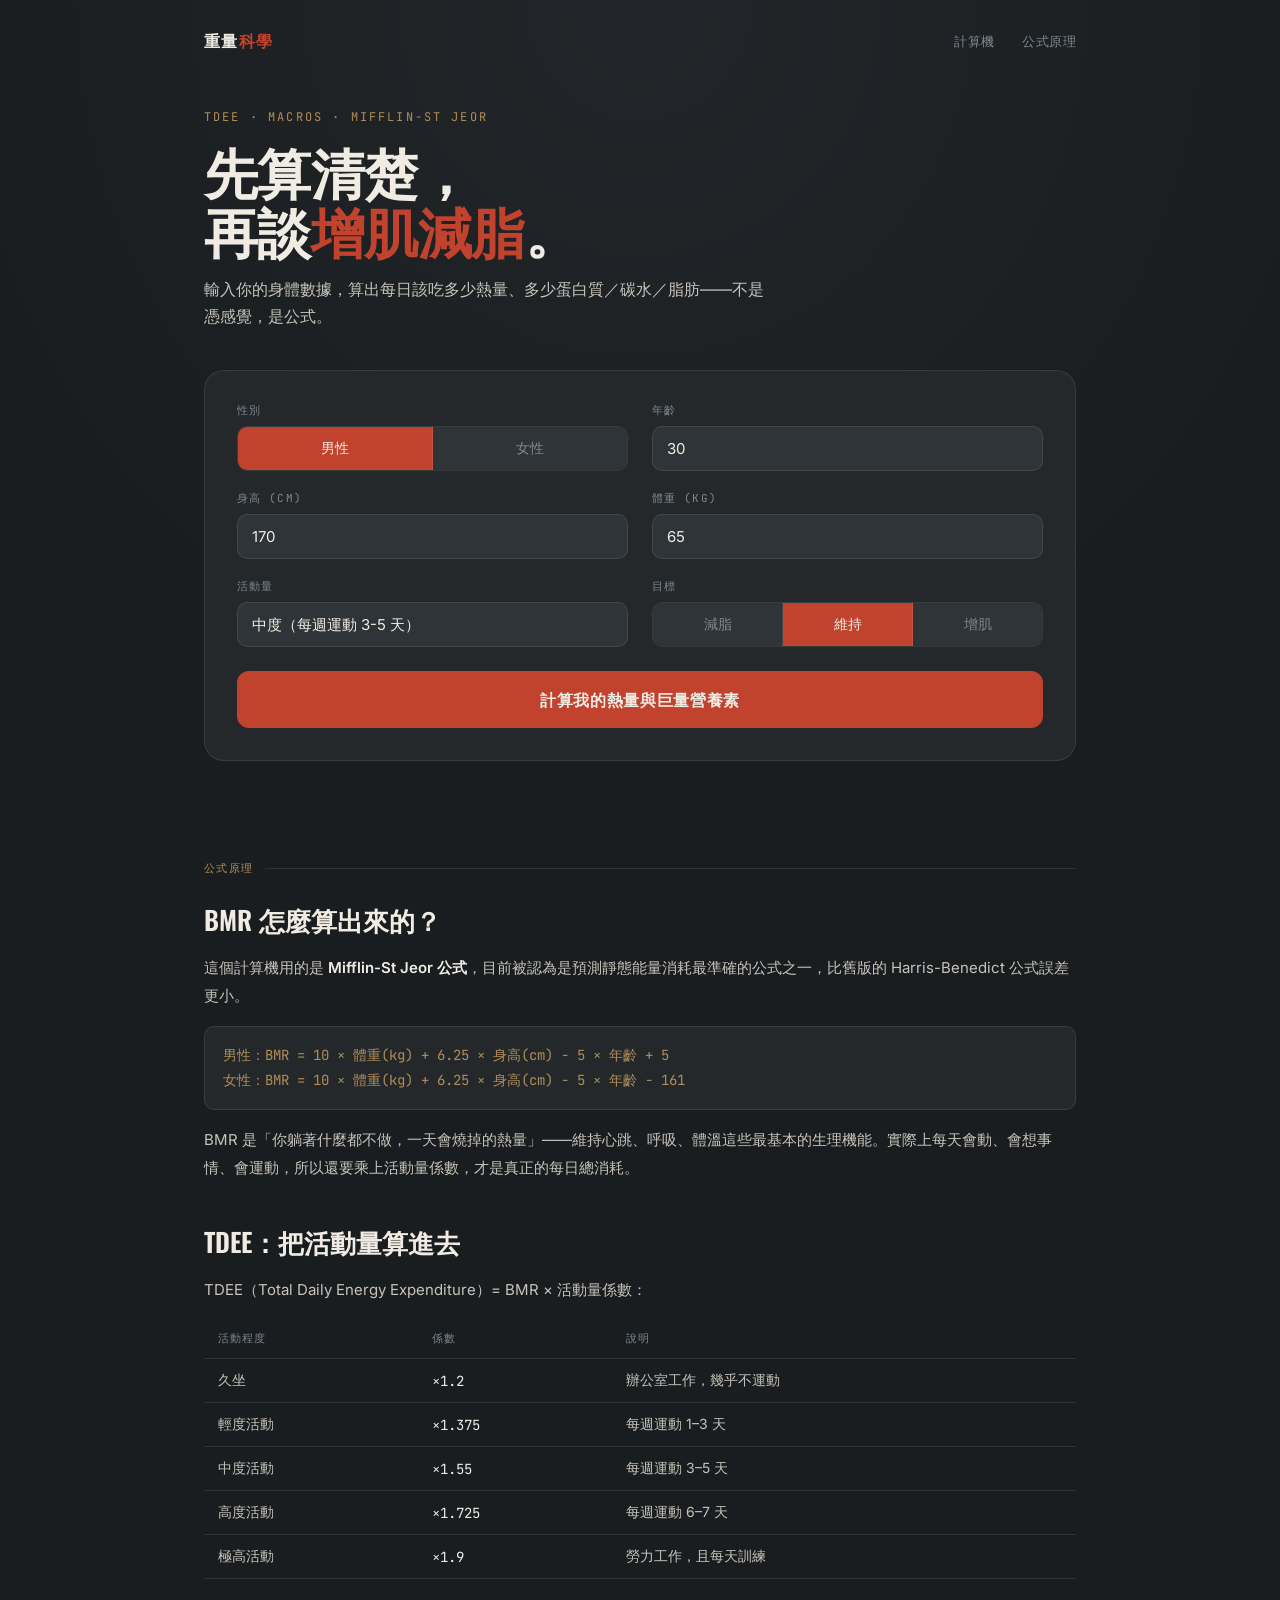
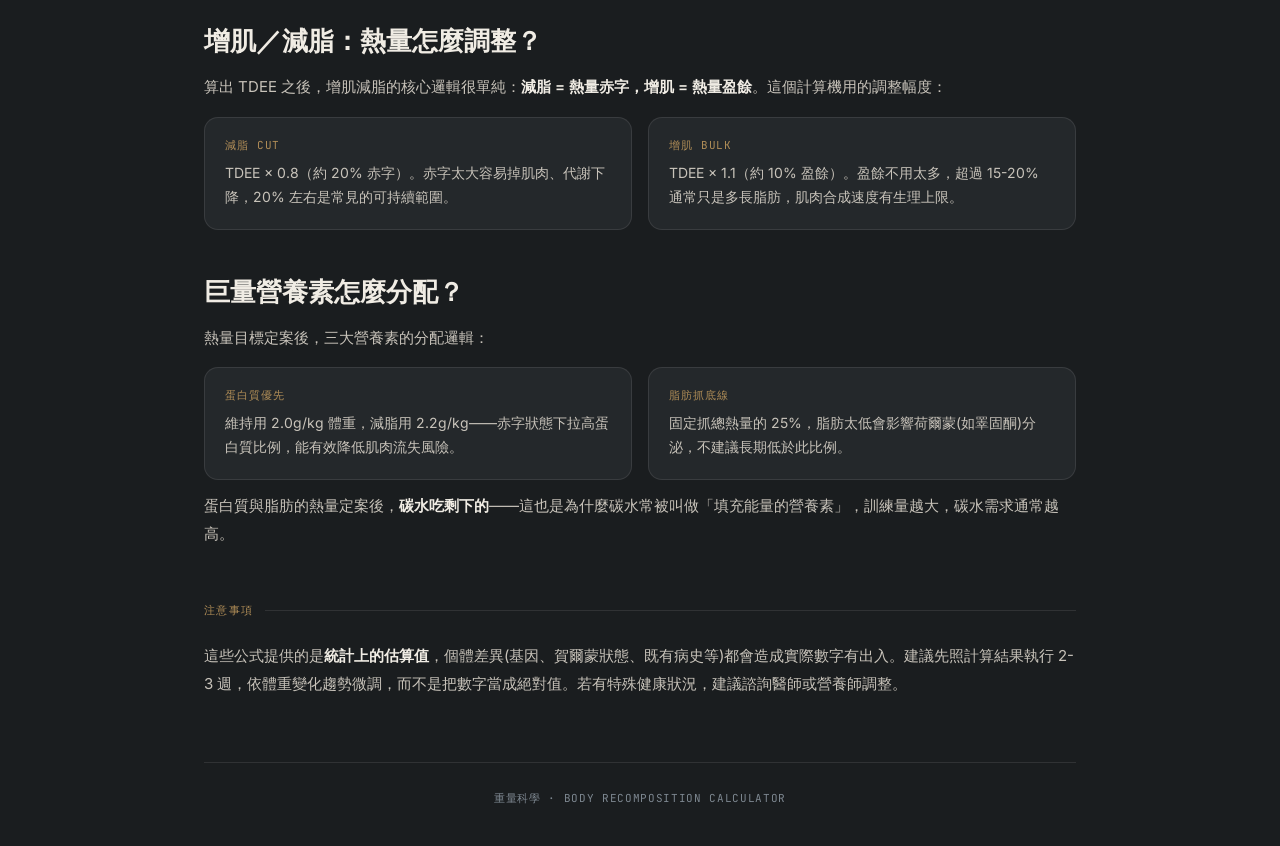
==== index.html @ c77f2106 "Rename 重量科學-增肌減脂計算機.html to index.html" ====
<!DOCTYPE html>
<html lang="zh-Hant">
<head>
<meta charset="UTF-8">
<meta name="viewport" content="width=device-width, initial-scale=1.0">
<title>重量科學 — 增肌減脂熱量與巨量營養素計算</title>
<style>
  @import url('https://fonts.googleapis.com/css2?family=Oswald:wght@500;600;700&family=Inter:wght@400;500;600;700&family=JetBrains+Mono:wght@500;700&display=swap');

  :root{
    --graphite:  #1a1d1f;
    --steel:     #24282b;
    --steel-2:   #2f3438;
    --chalk:     #f0ece4;
    --chalk-dim: #c8c3ba;
    --plate-red: #c1432e;
    --plate-red-dim: #8f3122;
    --brass:     #b08d57;
    --mist:      #7d8790;
    --line:      rgba(240,236,228,0.10);

    --protein:   #c1432e;
    --carb:      #b08d57;
    --fat:       #6b8f8a;
  }

  *{ box-sizing:border-box; }
  html{ scroll-behavior:smooth; }

  body{
    margin:0;
    background:
      radial-gradient(ellipse 90% 50% at 50% 0%, #22262a 0%, var(--graphite) 60%);
    color:var(--chalk);
    font-family:'Inter', sans-serif;
    -webkit-font-smoothing:antialiased;
  }

  .shell{ max-width:920px; margin:0 auto; padding:0 24px; }

  /* ================= HEADER ================= */
  header.top{
    padding:28px 0 0;
    display:flex; justify-content:space-between; align-items:center;
  }
  .brand{
    font-family:'Oswald', sans-serif; font-weight:700; font-size:16px;
    letter-spacing:0.08em; color:var(--chalk); text-transform:uppercase;
  }
  .brand span{ color:var(--plate-red); }
  nav.top a{
    color:var(--mist); text-decoration:none; font-size:13px; margin-left:24px;
    letter-spacing:0.03em;
  }
  nav.top a:hover{ color:var(--chalk); }

  /* ================= HERO ================= */
  .hero{ padding:56px 0 20px; text-align:left; }
  .eyebrow{
    font-family:'JetBrains Mono', monospace; font-size:12px; letter-spacing:0.18em;
    color:var(--brass); text-transform:uppercase; margin-bottom:16px;
  }
  h1.title{
    font-family:'Oswald', sans-serif; font-weight:600;
    font-size:clamp(34px, 6vw, 54px); line-height:1.1; margin:0 0 16px;
    color:var(--chalk); letter-spacing:-0.01em;
  }
  h1.title em{ font-style:normal; color:var(--plate-red); }
  .lede{ font-size:16px; line-height:1.7; color:var(--chalk-dim); max-width:560px; margin:0 0 40px; }

  /* ================= CALCULATOR CARD ================= */
  .calc{
    background:var(--steel); border:1px solid var(--line); border-radius:20px;
    padding:32px; margin-bottom:24px;
  }
  .calc-grid{
    display:grid; grid-template-columns:1fr 1fr; gap:20px 24px;
  }
  @media (max-width:560px){ .calc-grid{ grid-template-columns:1fr; } }

  .field label{
    display:block; font-family:'JetBrains Mono', monospace; font-size:11px;
    letter-spacing:0.1em; text-transform:uppercase; color:var(--mist); margin-bottom:8px;
  }
  .field select, .field input{
    width:100%; background:var(--steel-2); border:1px solid var(--line);
    color:var(--chalk); font-family:'Inter', sans-serif; font-size:15px;
    padding:12px 14px; border-radius:10px; appearance:none;
  }
  .field select:focus, .field input:focus{
    outline:none; border-color:var(--plate-red);
  }
  .seg{ display:flex; border:1px solid var(--line); border-radius:10px; overflow:hidden; }
  .seg button{
    flex:1; background:var(--steel-2); color:var(--mist); border:none;
    font-family:'Inter', sans-serif; font-size:14px; padding:12px 8px; cursor:pointer;
    border-right:1px solid var(--line); transition:background 0.15s, color 0.15s;
  }
  .seg button:last-child{ border-right:none; }
  .seg button.active{ background:var(--plate-red); color:var(--chalk); }

  .calc-btn{
    margin-top:24px; width:100%; padding:16px; border:none; border-radius:12px;
    background:var(--plate-red); color:var(--chalk);
    font-family:'Oswald', sans-serif; font-weight:600; font-size:16px;
    letter-spacing:0.04em; cursor:pointer; transition:background 0.15s;
  }
  .calc-btn:hover{ background:var(--plate-red-dim); }

  /* ================= RESULTS ================= */
  .results{
    background:var(--steel); border:1px solid var(--line); border-radius:20px;
    padding:32px; margin-bottom:48px; display:none;
  }
  .results.show{ display:block; }

  .stat-row{ display:flex; justify-content:space-between; align-items:baseline; margin-bottom:24px; flex-wrap:wrap; gap:12px; }
  .stat{ }
  .stat .num{ font-family:'JetBrains Mono', monospace; font-weight:700; font-size:30px; color:var(--chalk); }
  .stat .num small{ font-size:14px; color:var(--mist); font-weight:500; margin-left:4px; }
  .stat .cap{ font-family:'JetBrains Mono', monospace; font-size:11px; letter-spacing:0.1em; text-transform:uppercase; color:var(--mist); margin-top:4px; }

  /* barbell plate visualizer */
  .bar-wrap{ margin:32px 0 8px; }
  .bar-label{ font-family:'JetBrains Mono', monospace; font-size:11px; letter-spacing:0.1em; text-transform:uppercase; color:var(--mist); margin-bottom:18px; }
  .barbell{
    display:flex; align-items:center; justify-content:center; gap:0;
    height:180px; position:relative;
  }
  .bar-line{
    position:absolute; left:0; right:0; height:8px; background:linear-gradient(180deg, #444a4f, #2a2e31);
    border-radius:4px; top:50%; transform:translateY(-50%); z-index:0;
  }
  .plates{ display:flex; align-items:center; gap:14px; position:relative; z-index:1; }
  .plate{
    border-radius:50%; display:flex; align-items:center; justify-content:center;
    position:relative; border:6px solid rgba(0,0,0,0.18);
    transition:width 0.5s cubic-bezier(.2,.8,.2,1), height 0.5s cubic-bezier(.2,.8,.2,1);
    flex:none;
  }
  .plate::after{
    content:''; width:22%; height:22%; border-radius:50%; background:var(--graphite);
  }
  .plate.protein{ background:var(--protein); }
  .plate.carb{ background:var(--carb); }
  .plate.fat{ background:var(--fat); }

  .macro-legend{
    display:grid; grid-template-columns:repeat(3,1fr); gap:16px; margin-top:28px;
  }
  @media (max-width:560px){ .macro-legend{ grid-template-columns:1fr; } }
  .macro-item{ text-align:center; padding:14px 8px; border-radius:12px; background:var(--steel-2); }
  .macro-item .dot{ width:10px; height:10px; border-radius:50%; display:inline-block; margin-right:6px; }
  .macro-item .name{ font-size:13px; color:var(--chalk-dim); }
  .macro-item .grams{ font-family:'JetBrains Mono', monospace; font-weight:700; font-size:20px; color:var(--chalk); margin-top:6px; }
  .macro-item .kcal{ font-size:12px; color:var(--mist); margin-top:2px; }

  .goal-note{
    margin-top:24px; padding:14px 16px; border-radius:12px; font-size:13px; line-height:1.7;
    background:rgba(176,141,87,0.08); border:1px solid rgba(176,141,87,0.25); color:var(--chalk-dim);
  }

  /* ================= ARTICLE ================= */
  .section-label{
    display:flex; align-items:center; gap:12px; margin:56px 0 24px;
  }
  .section-label .tag{
    font-family:'JetBrains Mono', monospace; font-size:11px; letter-spacing:0.12em;
    color:var(--brass); text-transform:uppercase; white-space:nowrap;
  }
  .section-label::after{ content:''; flex:1; height:1px; background:var(--line); }

  h2.h{
    font-family:'Oswald', sans-serif; font-weight:600; font-size:26px;
    color:var(--chalk); margin:0 0 14px;
  }
  p.body-text{ font-size:15px; line-height:1.85; color:var(--chalk-dim); margin:0 0 16px; }
  p.body-text strong{ color:var(--chalk); font-weight:600; }
  code.formula{
    display:block; font-family:'JetBrains Mono', monospace; font-size:14px;
    background:var(--steel); border:1px solid var(--line); border-radius:10px;
    padding:16px 18px; color:var(--brass); margin:16px 0; line-height:1.8;
  }

  table.ref{
    width:100%; border-collapse:collapse; margin:16px 0 28px; font-size:14px;
  }
  table.ref th, table.ref td{
    text-align:left; padding:12px 14px; border-bottom:1px solid var(--line);
  }
  table.ref th{
    font-family:'JetBrains Mono', monospace; font-size:11px; letter-spacing:0.08em;
    text-transform:uppercase; color:var(--mist); font-weight:500;
  }
  table.ref td{ color:var(--chalk-dim); }
  table.ref td.num{ font-family:'JetBrains Mono', monospace; color:var(--chalk); }

  .card-row{ display:grid; grid-template-columns:1fr 1fr; gap:16px; margin-bottom:12px; }
  @media (max-width:560px){ .card-row{ grid-template-columns:1fr; } }
  .info-card{
    background:var(--steel); border:1px solid var(--line); border-radius:14px; padding:20px;
  }
  .info-card .k{ font-family:'JetBrains Mono', monospace; font-size:11px; letter-spacing:0.08em; text-transform:uppercase; color:var(--brass); margin-bottom:8px; }
  .info-card p{ font-size:14px; line-height:1.7; color:var(--chalk-dim); margin:0; }

  footer{
    margin-top:64px; padding:28px 0 40px; border-top:1px solid var(--line);
    text-align:center; font-family:'JetBrains Mono', monospace; font-size:11px;
    color:var(--mist); letter-spacing:0.06em;
  }
</style>
</head>
<body>

<div class="shell">

  <header class="top">
    <div class="brand">重量<span>科學</span></div>
    <nav class="top">
      <a href="#calc">計算機</a>
      <a href="#knowledge">公式原理</a>
    </nav>
  </header>

  <section class="hero" id="calc">
    <div class="eyebrow">TDEE · MACROS · MIFFLIN-ST JEOR</div>
    <h1 class="title">先算清楚，<br>再談<em>增肌減脂</em>。</h1>
    <p class="lede">輸入你的身體數據，算出每日該吃多少熱量、多少蛋白質／碳水／脂肪——不是憑感覺，是公式。</p>

    <div class="calc">
      <div class="calc-grid">
        <div class="field">
          <label>性別</label>
          <div class="seg" id="genderSeg">
            <button class="active" data-val="male">男性</button>
            <button data-val="female">女性</button>
          </div>
        </div>
        <div class="field">
          <label>年齡</label>
          <input type="number" id="age" value="30" min="15" max="90">
        </div>
        <div class="field">
          <label>身高 (cm)</label>
          <input type="number" id="height" value="170" min="120" max="220">
        </div>
        <div class="field">
          <label>體重 (kg)</label>
          <input type="number" id="weight" value="65" min="30" max="200" step="0.1">
        </div>
        <div class="field">
          <label>活動量</label>
          <select id="activity">
            <option value="1.2">久坐（幾乎不運動）</option>
            <option value="1.375">輕度（每週運動 1-3 天）</option>
            <option value="1.55" selected>中度（每週運動 3-5 天）</option>
            <option value="1.725">高度（每週運動 6-7 天）</option>
            <option value="1.9">極高（勞力工作 + 每天訓練）</option>
          </select>
        </div>
        <div class="field">
          <label>目標</label>
          <div class="seg" id="goalSeg">
            <button data-val="cut">減脂</button>
            <button class="active" data-val="maintain">維持</button>
            <button data-val="bulk">增肌</button>
          </div>
        </div>
      </div>
      <button class="calc-btn" id="calcBtn">計算我的熱量與巨量營養素</button>
    </div>

    <div class="results" id="results">
      <div class="stat-row">
        <div class="stat">
          <div class="num" id="bmrOut">--<small>kcal</small></div>
          <div class="cap">基礎代謝率 BMR</div>
        </div>
        <div class="stat">
          <div class="num" id="tdeeOut">--<small>kcal</small></div>
          <div class="cap">每日總消耗 TDEE</div>
        </div>
        <div class="stat">
          <div class="num" id="targetOut">--<small>kcal</small></div>
          <div class="cap">目標攝取熱量</div>
        </div>
      </div>

      <div class="bar-wrap">
        <div class="bar-label">巨量營養素負重分配（依熱量佔比）</div>
        <div class="barbell">
          <div class="bar-line"></div>
          <div class="plates">
            <div class="plate protein" id="plateProtein"></div>
            <div class="plate carb" id="plateCarb"></div>
            <div class="plate fat" id="plateFat"></div>
          </div>
        </div>
      </div>

      <div class="macro-legend">
        <div class="macro-item">
          <div><span class="dot" style="background:var(--protein)"></span><span class="name">蛋白質</span></div>
          <div class="grams" id="proteinG">--g</div>
          <div class="kcal" id="proteinK">-- kcal</div>
        </div>
        <div class="macro-item">
          <div><span class="dot" style="background:var(--carb)"></span><span class="name">碳水化合物</span></div>
          <div class="grams" id="carbG">--g</div>
          <div class="kcal" id="carbK">-- kcal</div>
        </div>
        <div class="macro-item">
          <div><span class="dot" style="background:var(--fat)"></span><span class="name">脂肪</span></div>
          <div class="grams" id="fatG">--g</div>
          <div class="kcal" id="fatK">-- kcal</div>
        </div>
      </div>

      <div class="goal-note" id="goalNote"></div>
    </div>
  </section>

  <section id="knowledge">
    <div class="section-label"><div class="tag">公式原理</div></div>
    <h2 class="h">BMR 怎麼算出來的？</h2>
    <p class="body-text">
      這個計算機用的是 <strong>Mifflin-St Jeor 公式</strong>，目前被認為是預測靜態能量消耗最準確的公式之一，比舊版的 Harris-Benedict 公式誤差更小。
    </p>
    <code class="formula">
      男性：BMR = 10 × 體重(kg) + 6.25 × 身高(cm) − 5 × 年齡 + 5<br>
      女性：BMR = 10 × 體重(kg) + 6.25 × 身高(cm) − 5 × 年齡 − 161
    </code>
    <p class="body-text">
      BMR 是「你躺著什麼都不做，一天會燒掉的熱量」——維持心跳、呼吸、體溫這些最基本的生理機能。實際上每天會動、會想事情、會運動，所以還要乘上活動量係數，才是真正的每日總消耗。
    </p>

    <h2 class="h" style="margin-top:40px;">TDEE：把活動量算進去</h2>
    <p class="body-text">TDEE（Total Daily Energy Expenditure）= BMR × 活動量係數：</p>
    <table class="ref">
      <tr><th>活動程度</th><th>係數</th><th>說明</th></tr>
      <tr><td>久坐</td><td class="num">×1.2</td><td>辦公室工作，幾乎不運動</td></tr>
      <tr><td>輕度活動</td><td class="num">×1.375</td><td>每週運動 1–3 天</td></tr>
      <tr><td>中度活動</td><td class="num">×1.55</td><td>每週運動 3–5 天</td></tr>
      <tr><td>高度活動</td><td class="num">×1.725</td><td>每週運動 6–7 天</td></tr>
      <tr><td>極高活動</td><td class="num">×1.9</td><td>勞力工作，且每天訓練</td></tr>
    </table>

    <h2 class="h" style="margin-top:40px;">增肌／減脂：熱量怎麼調整？</h2>
    <p class="body-text">
      算出 TDEE 之後，增肌減脂的核心邏輯很單純：<strong>減脂 = 熱量赤字，增肌 = 熱量盈餘</strong>。這個計算機用的調整幅度：
    </p>
    <div class="card-row">
      <div class="info-card">
        <div class="k">減脂 Cut</div>
        <p>TDEE × 0.8（約 20% 赤字）。赤字太大容易掉肌肉、代謝下降，20% 左右是常見的可持續範圍。</p>
      </div>
      <div class="info-card">
        <div class="k">增肌 Bulk</div>
        <p>TDEE × 1.1（約 10% 盈餘）。盈餘不用太多，超過 15-20% 通常只是多長脂肪，肌肉合成速度有生理上限。</p>
      </div>
    </div>

    <h2 class="h" style="margin-top:40px;">巨量營養素怎麼分配？</h2>
    <p class="body-text">熱量目標定案後，三大營養素的分配邏輯：</p>
    <div class="card-row">
      <div class="info-card">
        <div class="k">蛋白質優先</div>
        <p>維持用 2.0g/kg 體重，減脂用 2.2g/kg——赤字狀態下拉高蛋白質比例，能有效降低肌肉流失風險。</p>
      </div>
      <div class="info-card">
        <div class="k">脂肪抓底線</div>
        <p>固定抓總熱量的 25%，脂肪太低會影響荷爾蒙(如睪固酮)分泌，不建議長期低於此比例。</p>
      </div>
    </div>
    <p class="body-text">
      蛋白質與脂肪的熱量定案後，<strong>碳水吃剩下的</strong>——這也是為什麼碳水常被叫做「填充能量的營養素」，訓練量越大，碳水需求通常越高。
    </p>

    <div class="section-label"><div class="tag">注意事項</div></div>
    <p class="body-text">
      這些公式提供的是<strong>統計上的估算值</strong>，個體差異(基因、賀爾蒙狀態、既有病史等)都會造成實際數字有出入。建議先照計算結果執行 2-3 週，依體重變化趨勢微調，而不是把數字當成絕對值。若有特殊健康狀況，建議諮詢醫師或營養師調整。
    </p>
  </section>

  <footer>重量科學 · BODY RECOMPOSITION CALCULATOR</footer>

</div>

<script>
  const genderSeg = document.getElementById('genderSeg');
  const goalSeg = document.getElementById('goalSeg');
  let gender = 'male';
  let goal = 'maintain';

  genderSeg.querySelectorAll('button').forEach(btn=>{
    btn.addEventListener('click', ()=>{
      genderSeg.querySelectorAll('button').forEach(b=>b.classList.remove('active'));
      btn.classList.add('active');
      gender = btn.dataset.val;
    });
  });

  goalSeg.querySelectorAll('button').forEach(btn=>{
    btn.addEventListener('click', ()=>{
      goalSeg.querySelectorAll('button').forEach(b=>b.classList.remove('active'));
      btn.classList.add('active');
      goal = btn.dataset.val;
    });
  });

  const goalNotes = {
    cut: '目標熱量 = TDEE × 0.8（約 20% 赤字），蛋白質提高至 2.2g/kg 以降低減脂過程中的肌肉流失。',
    maintain: '目標熱量 = TDEE，用於維持目前體重與身體組成。',
    bulk: '目標熱量 = TDEE × 1.1（約 10% 盈餘），控制盈餘幅度以減少脂肪堆積。'
  };

  document.getElementById('calcBtn').addEventListener('click', ()=>{
    const age = parseFloat(document.getElementById('age').value);
    const height = parseFloat(document.getElementById('height').value);
    const weight = parseFloat(document.getElementById('weight').value);
    const activity = parseFloat(document.getElementById('activity').value);

    if(!age || !height || !weight){ return; }

    let bmr = gender === 'male'
      ? 10*weight + 6.25*height - 5*age + 5
      : 10*weight + 6.25*height - 5*age - 161;

    let tdee = bmr * activity;

    let target;
    if(goal === 'cut') target = tdee * 0.8;
    else if(goal === 'bulk') target = tdee * 1.1;
    else target = tdee;

    const proteinPerKg = goal === 'cut' ? 2.2 : 2.0;
    const proteinG = weight * proteinPerKg;
    const proteinK = proteinG * 4;

    const fatK = target * 0.25;
    const fatG = fatK / 9;

    const carbK = Math.max(target - proteinK - fatK, 0);
    const carbG = carbK / 4;

    document.getElementById('bmrOut').innerHTML = Math.round(bmr) + '<small>kcal</small>';
    document.getElementById('tdeeOut').innerHTML = Math.round(tdee) + '<small>kcal</small>';
    document.getElementById('targetOut').innerHTML = Math.round(target) + '<small>kcal</small>';

    document.getElementById('proteinG').textContent = Math.round(proteinG) + 'g';
    document.getElementById('proteinK').textContent = Math.round(proteinK) + ' kcal';
    document.getElementById('carbG').textContent = Math.round(carbG) + 'g';
    document.getElementById('carbK').textContent = Math.round(carbK) + ' kcal';
    document.getElementById('fatG').textContent = Math.round(fatG) + 'g';
    document.getElementById('fatK').textContent = Math.round(fatK) + ' kcal';

    // plate sizing: area proportional to kcal share, clamp between 60-150px
    const shares = [
      {el: document.getElementById('plateProtein'), kcal: proteinK},
      {el: document.getElementById('plateCarb'), kcal: carbK},
      {el: document.getElementById('plateFat'), kcal: fatK}
    ];
    shares.forEach(s=>{
      const pct = s.kcal / target;
      const size = Math.round(60 + Math.sqrt(Math.max(pct,0.02)) * 130);
      s.el.style.width = size + 'px';
      s.el.style.height = size + 'px';
    });

    document.getElementById('goalNote').textContent = goalNotes[goal];
    document.getElementById('results').classList.add('show');
    document.getElementById('results').scrollIntoView({behavior:'smooth', block:'nearest'});
  });
</script>

</body>
</html>
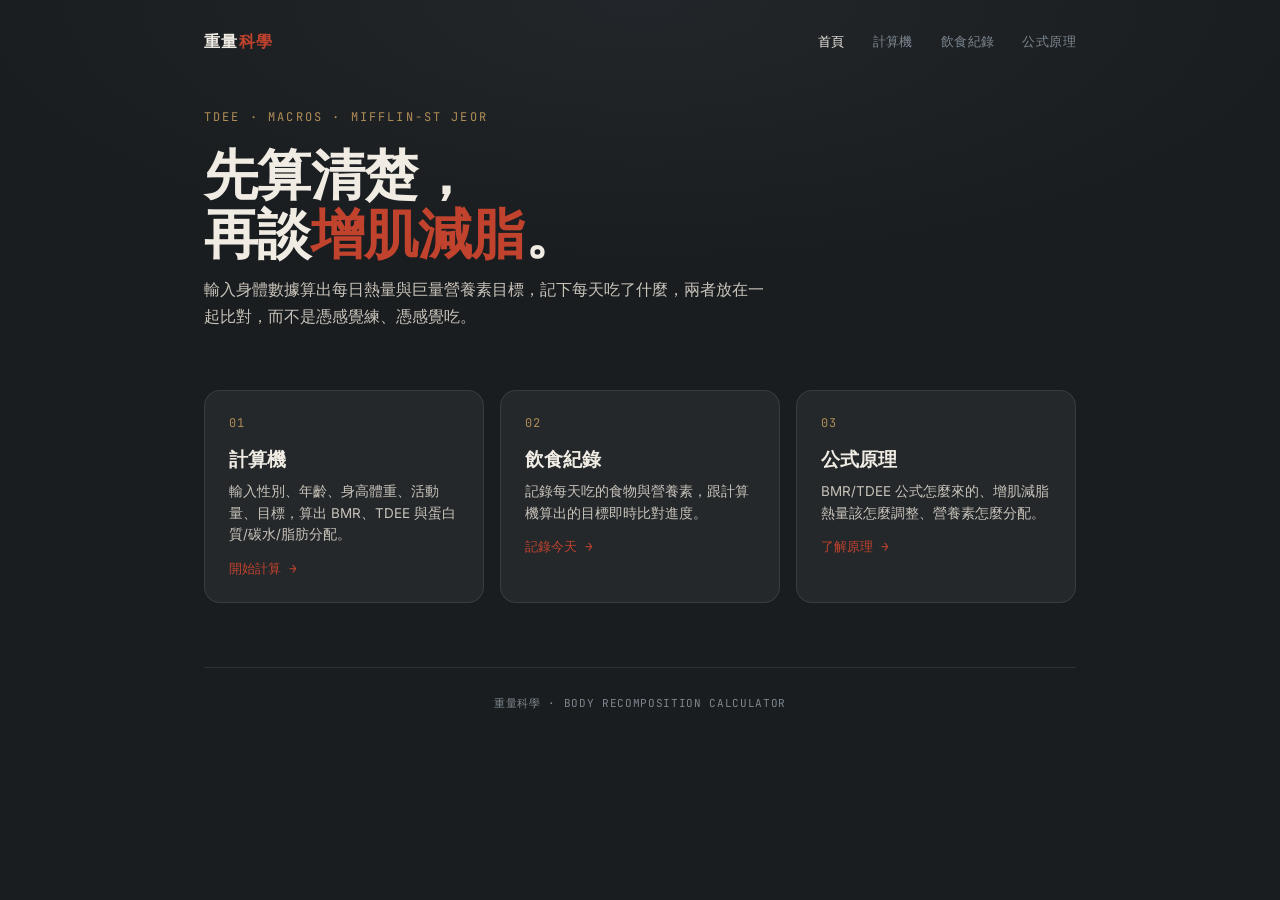
==== commit 00eca866: "Add files via upload" ====
--- a/index.html
+++ b/index.html
@@ -4,474 +4,52 @@
 <meta charset="UTF-8">
 <meta name="viewport" content="width=device-width, initial-scale=1.0">
 <title>重量科學 — 增肌減脂熱量與巨量營養素計算</title>
-<style>
-  @import url('https://fonts.googleapis.com/css2?family=Oswald:wght@500;600;700&family=Inter:wght@400;500;600;700&family=JetBrains+Mono:wght@500;700&display=swap');
-
-  :root{
-    --graphite:  #1a1d1f;
-    --steel:     #24282b;
-    --steel-2:   #2f3438;
-    --chalk:     #f0ece4;
-    --chalk-dim: #c8c3ba;
-    --plate-red: #c1432e;
-    --plate-red-dim: #8f3122;
-    --brass:     #b08d57;
-    --mist:      #7d8790;
-    --line:      rgba(240,236,228,0.10);
-
-    --protein:   #c1432e;
-    --carb:      #b08d57;
-    --fat:       #6b8f8a;
-  }
-
-  *{ box-sizing:border-box; }
-  html{ scroll-behavior:smooth; }
-
-  body{
-    margin:0;
-    background:
-      radial-gradient(ellipse 90% 50% at 50% 0%, #22262a 0%, var(--graphite) 60%);
-    color:var(--chalk);
-    font-family:'Inter', sans-serif;
-    -webkit-font-smoothing:antialiased;
-  }
-
-  .shell{ max-width:920px; margin:0 auto; padding:0 24px; }
-
-  /* ================= HEADER ================= */
-  header.top{
-    padding:28px 0 0;
-    display:flex; justify-content:space-between; align-items:center;
-  }
-  .brand{
-    font-family:'Oswald', sans-serif; font-weight:700; font-size:16px;
-    letter-spacing:0.08em; color:var(--chalk); text-transform:uppercase;
-  }
-  .brand span{ color:var(--plate-red); }
-  nav.top a{
-    color:var(--mist); text-decoration:none; font-size:13px; margin-left:24px;
-    letter-spacing:0.03em;
-  }
-  nav.top a:hover{ color:var(--chalk); }
-
-  /* ================= HERO ================= */
-  .hero{ padding:56px 0 20px; text-align:left; }
-  .eyebrow{
-    font-family:'JetBrains Mono', monospace; font-size:12px; letter-spacing:0.18em;
-    color:var(--brass); text-transform:uppercase; margin-bottom:16px;
-  }
-  h1.title{
-    font-family:'Oswald', sans-serif; font-weight:600;
-    font-size:clamp(34px, 6vw, 54px); line-height:1.1; margin:0 0 16px;
-    color:var(--chalk); letter-spacing:-0.01em;
-  }
-  h1.title em{ font-style:normal; color:var(--plate-red); }
-  .lede{ font-size:16px; line-height:1.7; color:var(--chalk-dim); max-width:560px; margin:0 0 40px; }
-
-  /* ================= CALCULATOR CARD ================= */
-  .calc{
-    background:var(--steel); border:1px solid var(--line); border-radius:20px;
-    padding:32px; margin-bottom:24px;
-  }
-  .calc-grid{
-    display:grid; grid-template-columns:1fr 1fr; gap:20px 24px;
-  }
-  @media (max-width:560px){ .calc-grid{ grid-template-columns:1fr; } }
-
-  .field label{
-    display:block; font-family:'JetBrains Mono', monospace; font-size:11px;
-    letter-spacing:0.1em; text-transform:uppercase; color:var(--mist); margin-bottom:8px;
-  }
-  .field select, .field input{
-    width:100%; background:var(--steel-2); border:1px solid var(--line);
-    color:var(--chalk); font-family:'Inter', sans-serif; font-size:15px;
-    padding:12px 14px; border-radius:10px; appearance:none;
-  }
-  .field select:focus, .field input:focus{
-    outline:none; border-color:var(--plate-red);
-  }
-  .seg{ display:flex; border:1px solid var(--line); border-radius:10px; overflow:hidden; }
-  .seg button{
-    flex:1; background:var(--steel-2); color:var(--mist); border:none;
-    font-family:'Inter', sans-serif; font-size:14px; padding:12px 8px; cursor:pointer;
-    border-right:1px solid var(--line); transition:background 0.15s, color 0.15s;
-  }
-  .seg button:last-child{ border-right:none; }
-  .seg button.active{ background:var(--plate-red); color:var(--chalk); }
-
-  .calc-btn{
-    margin-top:24px; width:100%; padding:16px; border:none; border-radius:12px;
-    background:var(--plate-red); color:var(--chalk);
-    font-family:'Oswald', sans-serif; font-weight:600; font-size:16px;
-    letter-spacing:0.04em; cursor:pointer; transition:background 0.15s;
-  }
-  .calc-btn:hover{ background:var(--plate-red-dim); }
-
-  /* ================= RESULTS ================= */
-  .results{
-    background:var(--steel); border:1px solid var(--line); border-radius:20px;
-    padding:32px; margin-bottom:48px; display:none;
-  }
-  .results.show{ display:block; }
-
-  .stat-row{ display:flex; justify-content:space-between; align-items:baseline; margin-bottom:24px; flex-wrap:wrap; gap:12px; }
-  .stat{ }
-  .stat .num{ font-family:'JetBrains Mono', monospace; font-weight:700; font-size:30px; color:var(--chalk); }
-  .stat .num small{ font-size:14px; color:var(--mist); font-weight:500; margin-left:4px; }
-  .stat .cap{ font-family:'JetBrains Mono', monospace; font-size:11px; letter-spacing:0.1em; text-transform:uppercase; color:var(--mist); margin-top:4px; }
-
-  /* barbell plate visualizer */
-  .bar-wrap{ margin:32px 0 8px; }
-  .bar-label{ font-family:'JetBrains Mono', monospace; font-size:11px; letter-spacing:0.1em; text-transform:uppercase; color:var(--mist); margin-bottom:18px; }
-  .barbell{
-    display:flex; align-items:center; justify-content:center; gap:0;
-    height:180px; position:relative;
-  }
-  .bar-line{
-    position:absolute; left:0; right:0; height:8px; background:linear-gradient(180deg, #444a4f, #2a2e31);
-    border-radius:4px; top:50%; transform:translateY(-50%); z-index:0;
-  }
-  .plates{ display:flex; align-items:center; gap:14px; position:relative; z-index:1; }
-  .plate{
-    border-radius:50%; display:flex; align-items:center; justify-content:center;
-    position:relative; border:6px solid rgba(0,0,0,0.18);
-    transition:width 0.5s cubic-bezier(.2,.8,.2,1), height 0.5s cubic-bezier(.2,.8,.2,1);
-    flex:none;
-  }
-  .plate::after{
-    content:''; width:22%; height:22%; border-radius:50%; background:var(--graphite);
-  }
-  .plate.protein{ background:var(--protein); }
-  .plate.carb{ background:var(--carb); }
-  .plate.fat{ background:var(--fat); }
-
-  .macro-legend{
-    display:grid; grid-template-columns:repeat(3,1fr); gap:16px; margin-top:28px;
-  }
-  @media (max-width:560px){ .macro-legend{ grid-template-columns:1fr; } }
-  .macro-item{ text-align:center; padding:14px 8px; border-radius:12px; background:var(--steel-2); }
-  .macro-item .dot{ width:10px; height:10px; border-radius:50%; display:inline-block; margin-right:6px; }
-  .macro-item .name{ font-size:13px; color:var(--chalk-dim); }
-  .macro-item .grams{ font-family:'JetBrains Mono', monospace; font-weight:700; font-size:20px; color:var(--chalk); margin-top:6px; }
-  .macro-item .kcal{ font-size:12px; color:var(--mist); margin-top:2px; }
-
-  .goal-note{
-    margin-top:24px; padding:14px 16px; border-radius:12px; font-size:13px; line-height:1.7;
-    background:rgba(176,141,87,0.08); border:1px solid rgba(176,141,87,0.25); color:var(--chalk-dim);
-  }
-
-  /* ================= ARTICLE ================= */
-  .section-label{
-    display:flex; align-items:center; gap:12px; margin:56px 0 24px;
-  }
-  .section-label .tag{
-    font-family:'JetBrains Mono', monospace; font-size:11px; letter-spacing:0.12em;
-    color:var(--brass); text-transform:uppercase; white-space:nowrap;
-  }
-  .section-label::after{ content:''; flex:1; height:1px; background:var(--line); }
-
-  h2.h{
-    font-family:'Oswald', sans-serif; font-weight:600; font-size:26px;
-    color:var(--chalk); margin:0 0 14px;
-  }
-  p.body-text{ font-size:15px; line-height:1.85; color:var(--chalk-dim); margin:0 0 16px; }
-  p.body-text strong{ color:var(--chalk); font-weight:600; }
-  code.formula{
-    display:block; font-family:'JetBrains Mono', monospace; font-size:14px;
-    background:var(--steel); border:1px solid var(--line); border-radius:10px;
-    padding:16px 18px; color:var(--brass); margin:16px 0; line-height:1.8;
-  }
-
-  table.ref{
-    width:100%; border-collapse:collapse; margin:16px 0 28px; font-size:14px;
-  }
-  table.ref th, table.ref td{
-    text-align:left; padding:12px 14px; border-bottom:1px solid var(--line);
-  }
-  table.ref th{
-    font-family:'JetBrains Mono', monospace; font-size:11px; letter-spacing:0.08em;
-    text-transform:uppercase; color:var(--mist); font-weight:500;
-  }
-  table.ref td{ color:var(--chalk-dim); }
-  table.ref td.num{ font-family:'JetBrains Mono', monospace; color:var(--chalk); }
-
-  .card-row{ display:grid; grid-template-columns:1fr 1fr; gap:16px; margin-bottom:12px; }
-  @media (max-width:560px){ .card-row{ grid-template-columns:1fr; } }
-  .info-card{
-    background:var(--steel); border:1px solid var(--line); border-radius:14px; padding:20px;
-  }
-  .info-card .k{ font-family:'JetBrains Mono', monospace; font-size:11px; letter-spacing:0.08em; text-transform:uppercase; color:var(--brass); margin-bottom:8px; }
-  .info-card p{ font-size:14px; line-height:1.7; color:var(--chalk-dim); margin:0; }
-
-  footer{
-    margin-top:64px; padding:28px 0 40px; border-top:1px solid var(--line);
-    text-align:center; font-family:'JetBrains Mono', monospace; font-size:11px;
-    color:var(--mist); letter-spacing:0.06em;
-  }
-</style>
+<link rel="stylesheet" href="style.css">
 </head>
 <body>
 
 <div class="shell">
 
   <header class="top">
-    <div class="brand">重量<span>科學</span></div>
+    <a class="brand" href="index.html">重量<span>科學</span></a>
     <nav class="top">
-      <a href="#calc">計算機</a>
-      <a href="#knowledge">公式原理</a>
+      <a href="index.html" class="active">首頁</a>
+      <a href="calculator.html">計算機</a>
+      <a href="foodlog.html">飲食紀錄</a>
+      <a href="knowledge.html">公式原理</a>
     </nav>
   </header>
 
-  <section class="hero" id="calc">
+  <section class="hero">
     <div class="eyebrow">TDEE · MACROS · MIFFLIN-ST JEOR</div>
     <h1 class="title">先算清楚，<br>再談<em>增肌減脂</em>。</h1>
-    <p class="lede">輸入你的身體數據，算出每日該吃多少熱量、多少蛋白質／碳水／脂肪——不是憑感覺，是公式。</p>
-
-    <div class="calc">
-      <div class="calc-grid">
-        <div class="field">
-          <label>性別</label>
-          <div class="seg" id="genderSeg">
-            <button class="active" data-val="male">男性</button>
-            <button data-val="female">女性</button>
-          </div>
-        </div>
-        <div class="field">
-          <label>年齡</label>
-          <input type="number" id="age" value="30" min="15" max="90">
-        </div>
-        <div class="field">
-          <label>身高 (cm)</label>
-          <input type="number" id="height" value="170" min="120" max="220">
-        </div>
-        <div class="field">
-          <label>體重 (kg)</label>
-          <input type="number" id="weight" value="65" min="30" max="200" step="0.1">
-        </div>
-        <div class="field">
-          <label>活動量</label>
-          <select id="activity">
-            <option value="1.2">久坐（幾乎不運動）</option>
-            <option value="1.375">輕度（每週運動 1-3 天）</option>
-            <option value="1.55" selected>中度（每週運動 3-5 天）</option>
-            <option value="1.725">高度（每週運動 6-7 天）</option>
-            <option value="1.9">極高（勞力工作 + 每天訓練）</option>
-          </select>
-        </div>
-        <div class="field">
-          <label>目標</label>
-          <div class="seg" id="goalSeg">
-            <button data-val="cut">減脂</button>
-            <button class="active" data-val="maintain">維持</button>
-            <button data-val="bulk">增肌</button>
-          </div>
-        </div>
-      </div>
-      <button class="calc-btn" id="calcBtn">計算我的熱量與巨量營養素</button>
-    </div>
-
-    <div class="results" id="results">
-      <div class="stat-row">
-        <div class="stat">
-          <div class="num" id="bmrOut">--<small>kcal</small></div>
-          <div class="cap">基礎代謝率 BMR</div>
-        </div>
-        <div class="stat">
-          <div class="num" id="tdeeOut">--<small>kcal</small></div>
-          <div class="cap">每日總消耗 TDEE</div>
-        </div>
-        <div class="stat">
-          <div class="num" id="targetOut">--<small>kcal</small></div>
-          <div class="cap">目標攝取熱量</div>
-        </div>
-      </div>
-
-      <div class="bar-wrap">
-        <div class="bar-label">巨量營養素負重分配（依熱量佔比）</div>
-        <div class="barbell">
-          <div class="bar-line"></div>
-          <div class="plates">
-            <div class="plate protein" id="plateProtein"></div>
-            <div class="plate carb" id="plateCarb"></div>
-            <div class="plate fat" id="plateFat"></div>
-          </div>
-        </div>
-      </div>
-
-      <div class="macro-legend">
-        <div class="macro-item">
-          <div><span class="dot" style="background:var(--protein)"></span><span class="name">蛋白質</span></div>
-          <div class="grams" id="proteinG">--g</div>
-          <div class="kcal" id="proteinK">-- kcal</div>
-        </div>
-        <div class="macro-item">
-          <div><span class="dot" style="background:var(--carb)"></span><span class="name">碳水化合物</span></div>
-          <div class="grams" id="carbG">--g</div>
-          <div class="kcal" id="carbK">-- kcal</div>
-        </div>
-        <div class="macro-item">
-          <div><span class="dot" style="background:var(--fat)"></span><span class="name">脂肪</span></div>
-          <div class="grams" id="fatG">--g</div>
-          <div class="kcal" id="fatK">-- kcal</div>
-        </div>
-      </div>
-
-      <div class="goal-note" id="goalNote"></div>
-    </div>
+    <p class="lede">輸入身體數據算出每日熱量與巨量營養素目標，記下每天吃了什麼，兩者放在一起比對，而不是憑感覺練、憑感覺吃。</p>
   </section>
 
-  <section id="knowledge">
-    <div class="section-label"><div class="tag">公式原理</div></div>
-    <h2 class="h">BMR 怎麼算出來的？</h2>
-    <p class="body-text">
-      這個計算機用的是 <strong>Mifflin-St Jeor 公式</strong>，目前被認為是預測靜態能量消耗最準確的公式之一，比舊版的 Harris-Benedict 公式誤差更小。
-    </p>
-    <code class="formula">
-      男性：BMR = 10 × 體重(kg) + 6.25 × 身高(cm) − 5 × 年齡 + 5<br>
-      女性：BMR = 10 × 體重(kg) + 6.25 × 身高(cm) − 5 × 年齡 − 161
-    </code>
-    <p class="body-text">
-      BMR 是「你躺著什麼都不做，一天會燒掉的熱量」——維持心跳、呼吸、體溫這些最基本的生理機能。實際上每天會動、會想事情、會運動，所以還要乘上活動量係數，才是真正的每日總消耗。
-    </p>
-
-    <h2 class="h" style="margin-top:40px;">TDEE：把活動量算進去</h2>
-    <p class="body-text">TDEE（Total Daily Energy Expenditure）= BMR × 活動量係數：</p>
-    <table class="ref">
-      <tr><th>活動程度</th><th>係數</th><th>說明</th></tr>
-      <tr><td>久坐</td><td class="num">×1.2</td><td>辦公室工作，幾乎不運動</td></tr>
-      <tr><td>輕度活動</td><td class="num">×1.375</td><td>每週運動 1–3 天</td></tr>
-      <tr><td>中度活動</td><td class="num">×1.55</td><td>每週運動 3–5 天</td></tr>
-      <tr><td>高度活動</td><td class="num">×1.725</td><td>每週運動 6–7 天</td></tr>
-      <tr><td>極高活動</td><td class="num">×1.9</td><td>勞力工作，且每天訓練</td></tr>
-    </table>
-
-    <h2 class="h" style="margin-top:40px;">增肌／減脂：熱量怎麼調整？</h2>
-    <p class="body-text">
-      算出 TDEE 之後，增肌減脂的核心邏輯很單純：<strong>減脂 = 熱量赤字，增肌 = 熱量盈餘</strong>。這個計算機用的調整幅度：
-    </p>
-    <div class="card-row">
-      <div class="info-card">
-        <div class="k">減脂 Cut</div>
-        <p>TDEE × 0.8（約 20% 赤字）。赤字太大容易掉肌肉、代謝下降，20% 左右是常見的可持續範圍。</p>
-      </div>
-      <div class="info-card">
-        <div class="k">增肌 Bulk</div>
-        <p>TDEE × 1.1（約 10% 盈餘）。盈餘不用太多，超過 15-20% 通常只是多長脂肪，肌肉合成速度有生理上限。</p>
-      </div>
-    </div>
-
-    <h2 class="h" style="margin-top:40px;">巨量營養素怎麼分配？</h2>
-    <p class="body-text">熱量目標定案後，三大營養素的分配邏輯：</p>
-    <div class="card-row">
-      <div class="info-card">
-        <div class="k">蛋白質優先</div>
-        <p>維持用 2.0g/kg 體重，減脂用 2.2g/kg——赤字狀態下拉高蛋白質比例，能有效降低肌肉流失風險。</p>
-      </div>
-      <div class="info-card">
-        <div class="k">脂肪抓底線</div>
-        <p>固定抓總熱量的 25%，脂肪太低會影響荷爾蒙(如睪固酮)分泌，不建議長期低於此比例。</p>
-      </div>
-    </div>
-    <p class="body-text">
-      蛋白質與脂肪的熱量定案後，<strong>碳水吃剩下的</strong>——這也是為什麼碳水常被叫做「填充能量的營養素」，訓練量越大，碳水需求通常越高。
-    </p>
-
-    <div class="section-label"><div class="tag">注意事項</div></div>
-    <p class="body-text">
-      這些公式提供的是<strong>統計上的估算值</strong>，個體差異(基因、賀爾蒙狀態、既有病史等)都會造成實際數字有出入。建議先照計算結果執行 2-3 週，依體重變化趨勢微調，而不是把數字當成絕對值。若有特殊健康狀況，建議諮詢醫師或營養師調整。
-    </p>
-  </section>
+  <div class="nav-cards">
+    <a class="nav-card" href="calculator.html">
+      <div class="num">01</div>
+      <h3>計算機</h3>
+      <p>輸入性別、年齡、身高體重、活動量、目標，算出 BMR、TDEE 與蛋白質/碳水/脂肪分配。</p>
+      <span class="arrow">開始計算 →</span>
+    </a>
+    <a class="nav-card" href="foodlog.html">
+      <div class="num">02</div>
+      <h3>飲食紀錄</h3>
+      <p>記錄每天吃的食物與營養素，跟計算機算出的目標即時比對進度。</p>
+      <span class="arrow">記錄今天 →</span>
+    </a>
+    <a class="nav-card" href="knowledge.html">
+      <div class="num">03</div>
+      <h3>公式原理</h3>
+      <p>BMR/TDEE 公式怎麼來的、增肌減脂熱量該怎麼調整、營養素怎麼分配。</p>
+      <span class="arrow">了解原理 →</span>
+    </a>
+  </div>
 
   <footer>重量科學 · BODY RECOMPOSITION CALCULATOR</footer>
 
 </div>
 
-<script>
-  const genderSeg = document.getElementById('genderSeg');
-  const goalSeg = document.getElementById('goalSeg');
-  let gender = 'male';
-  let goal = 'maintain';
-
-  genderSeg.querySelectorAll('button').forEach(btn=>{
-    btn.addEventListener('click', ()=>{
-      genderSeg.querySelectorAll('button').forEach(b=>b.classList.remove('active'));
-      btn.classList.add('active');
-      gender = btn.dataset.val;
-    });
-  });
-
-  goalSeg.querySelectorAll('button').forEach(btn=>{
-    btn.addEventListener('click', ()=>{
-      goalSeg.querySelectorAll('button').forEach(b=>b.classList.remove('active'));
-      btn.classList.add('active');
-      goal = btn.dataset.val;
-    });
-  });
-
-  const goalNotes = {
-    cut: '目標熱量 = TDEE × 0.8（約 20% 赤字），蛋白質提高至 2.2g/kg 以降低減脂過程中的肌肉流失。',
-    maintain: '目標熱量 = TDEE，用於維持目前體重與身體組成。',
-    bulk: '目標熱量 = TDEE × 1.1（約 10% 盈餘），控制盈餘幅度以減少脂肪堆積。'
-  };
-
-  document.getElementById('calcBtn').addEventListener('click', ()=>{
-    const age = parseFloat(document.getElementById('age').value);
-    const height = parseFloat(document.getElementById('height').value);
-    const weight = parseFloat(document.getElementById('weight').value);
-    const activity = parseFloat(document.getElementById('activity').value);
-
-    if(!age || !height || !weight){ return; }
-
-    let bmr = gender === 'male'
-      ? 10*weight + 6.25*height - 5*age + 5
-      : 10*weight + 6.25*height - 5*age - 161;
-
-    let tdee = bmr * activity;
-
-    let target;
-    if(goal === 'cut') target = tdee * 0.8;
-    else if(goal === 'bulk') target = tdee * 1.1;
-    else target = tdee;
-
-    const proteinPerKg = goal === 'cut' ? 2.2 : 2.0;
-    const proteinG = weight * proteinPerKg;
-    const proteinK = proteinG * 4;
-
-    const fatK = target * 0.25;
-    const fatG = fatK / 9;
-
-    const carbK = Math.max(target - proteinK - fatK, 0);
-    const carbG = carbK / 4;
-
-    document.getElementById('bmrOut').innerHTML = Math.round(bmr) + '<small>kcal</small>';
-    document.getElementById('tdeeOut').innerHTML = Math.round(tdee) + '<small>kcal</small>';
-    document.getElementById('targetOut').innerHTML = Math.round(target) + '<small>kcal</small>';
-
-    document.getElementById('proteinG').textContent = Math.round(proteinG) + 'g';
-    document.getElementById('proteinK').textContent = Math.round(proteinK) + ' kcal';
-    document.getElementById('carbG').textContent = Math.round(carbG) + 'g';
-    document.getElementById('carbK').textContent = Math.round(carbK) + ' kcal';
-    document.getElementById('fatG').textContent = Math.round(fatG) + 'g';
-    document.getElementById('fatK').textContent = Math.round(fatK) + ' kcal';
-
-    // plate sizing: area proportional to kcal share, clamp between 60-150px
-    const shares = [
-      {el: document.getElementById('plateProtein'), kcal: proteinK},
-      {el: document.getElementById('plateCarb'), kcal: carbK},
-      {el: document.getElementById('plateFat'), kcal: fatK}
-    ];
-    shares.forEach(s=>{
-      const pct = s.kcal / target;
-      const size = Math.round(60 + Math.sqrt(Math.max(pct,0.02)) * 130);
-      s.el.style.width = size + 'px';
-      s.el.style.height = size + 'px';
-    });
-
-    document.getElementById('goalNote').textContent = goalNotes[goal];
-    document.getElementById('results').classList.add('show');
-    document.getElementById('results').scrollIntoView({behavior:'smooth', block:'nearest'});
-  });
-</script>
-
 </body>
 </html>
--- a/style.css
+++ b/style.css
@@ -0,0 +1,286 @@
+@import url('https://fonts.googleapis.com/css2?family=Oswald:wght@500;600;700&family=Inter:wght@400;500;600;700&family=JetBrains+Mono:wght@500;700&display=swap');
+
+:root{
+  --graphite:  #1a1d1f;
+  --steel:     #24282b;
+  --steel-2:   #2f3438;
+  --chalk:     #f0ece4;
+  --chalk-dim: #c8c3ba;
+  --plate-red: #c1432e;
+  --plate-red-dim: #8f3122;
+  --brass:     #b08d57;
+  --mist:      #7d8790;
+  --line:      rgba(240,236,228,0.10);
+
+  --protein:   #c1432e;
+  --carb:      #b08d57;
+  --fat:       #6b8f8a;
+}
+
+*{ box-sizing:border-box; }
+html{ scroll-behavior:smooth; }
+
+body{
+  margin:0;
+  background:
+    radial-gradient(ellipse 90% 50% at 50% 0%, #22262a 0%, var(--graphite) 60%);
+  color:var(--chalk);
+  font-family:'Inter', sans-serif;
+  -webkit-font-smoothing:antialiased;
+  min-height:100vh;
+}
+
+.shell{ max-width:920px; margin:0 auto; padding:0 24px; }
+
+/* ================= HEADER ================= */
+header.top{
+  padding:28px 0 0;
+  display:flex; justify-content:space-between; align-items:center;
+  flex-wrap:wrap; gap:14px;
+}
+.brand{
+  font-family:'Oswald', sans-serif; font-weight:700; font-size:16px;
+  letter-spacing:0.08em; color:var(--chalk); text-transform:uppercase;
+  text-decoration:none;
+}
+.brand span{ color:var(--plate-red); }
+nav.top a{
+  color:var(--mist); text-decoration:none; font-size:13px; margin-left:24px;
+  letter-spacing:0.03em;
+}
+nav.top a:first-child{ margin-left:0; }
+nav.top a:hover, nav.top a.active{ color:var(--chalk); }
+
+/* ================= HERO ================= */
+.hero{ padding:56px 0 20px; text-align:left; }
+.eyebrow{
+  font-family:'JetBrains Mono', monospace; font-size:12px; letter-spacing:0.18em;
+  color:var(--brass); text-transform:uppercase; margin-bottom:16px;
+}
+h1.title{
+  font-family:'Oswald', sans-serif; font-weight:600;
+  font-size:clamp(34px, 6vw, 54px); line-height:1.1; margin:0 0 16px;
+  color:var(--chalk); letter-spacing:-0.01em;
+}
+h1.title em{ font-style:normal; color:var(--plate-red); }
+.lede{ font-size:16px; line-height:1.7; color:var(--chalk-dim); max-width:560px; margin:0 0 40px; }
+
+/* ================= NAV CARDS (home page) ================= */
+.nav-cards{ display:grid; grid-template-columns:repeat(3,1fr); gap:16px; margin-bottom:56px; }
+@media (max-width:720px){ .nav-cards{ grid-template-columns:1fr; } }
+.nav-card{
+  display:block; background:var(--steel); border:1px solid var(--line); border-radius:16px;
+  padding:24px; text-decoration:none; transition:border-color 0.15s, transform 0.15s;
+}
+.nav-card:hover{ border-color:var(--plate-red); transform:translateY(-2px); }
+.nav-card .num{ font-family:'JetBrains Mono', monospace; font-size:12px; color:var(--brass); letter-spacing:0.1em; margin-bottom:12px; }
+.nav-card h3{ font-family:'Oswald', sans-serif; font-weight:600; font-size:19px; color:var(--chalk); margin:0 0 8px; }
+.nav-card p{ font-size:13.5px; color:var(--chalk-dim); line-height:1.6; margin:0; }
+.nav-card .arrow{ display:inline-block; margin-top:14px; color:var(--plate-red); font-family:'JetBrains Mono', monospace; font-size:13px; }
+
+/* ================= CALCULATOR CARD ================= */
+.calc{
+  background:var(--steel); border:1px solid var(--line); border-radius:20px;
+  padding:32px; margin-bottom:24px;
+}
+.calc-grid{
+  display:grid; grid-template-columns:1fr 1fr; gap:20px 24px;
+}
+@media (max-width:560px){ .calc-grid{ grid-template-columns:1fr; } }
+
+.field label{
+  display:block; font-family:'JetBrains Mono', monospace; font-size:11px;
+  letter-spacing:0.1em; text-transform:uppercase; color:var(--mist); margin-bottom:8px;
+}
+.field select, .field input{
+  width:100%; background:var(--steel-2); border:1px solid var(--line);
+  color:var(--chalk); font-family:'Inter', sans-serif; font-size:15px;
+  padding:12px 14px; border-radius:10px; appearance:none;
+}
+.field select:focus, .field input:focus{
+  outline:none; border-color:var(--plate-red);
+}
+.seg{ display:flex; border:1px solid var(--line); border-radius:10px; overflow:hidden; }
+.seg button{
+  flex:1; background:var(--steel-2); color:var(--mist); border:none;
+  font-family:'Inter', sans-serif; font-size:14px; padding:12px 8px; cursor:pointer;
+  border-right:1px solid var(--line); transition:background 0.15s, color 0.15s;
+}
+.seg button:last-child{ border-right:none; }
+.seg button.active{ background:var(--plate-red); color:var(--chalk); }
+
+.calc-btn{
+  margin-top:24px; width:100%; padding:16px; border:none; border-radius:12px;
+  background:var(--plate-red); color:var(--chalk);
+  font-family:'Oswald', sans-serif; font-weight:600; font-size:16px;
+  letter-spacing:0.04em; cursor:pointer; transition:background 0.15s;
+}
+.calc-btn:hover{ background:var(--plate-red-dim); }
+
+.calc-secondary-btn{
+  margin-top:12px; width:100%; padding:14px; border:1px solid var(--line); border-radius:12px;
+  background:transparent; color:var(--chalk-dim);
+  font-family:'Inter', sans-serif; font-weight:500; font-size:14px;
+  cursor:pointer; transition:border-color 0.15s, color 0.15s; text-decoration:none;
+  display:block; text-align:center;
+}
+.calc-secondary-btn:hover{ border-color:var(--brass); color:var(--chalk); }
+
+/* ================= RESULTS ================= */
+.results{
+  background:var(--steel); border:1px solid var(--line); border-radius:20px;
+  padding:32px; margin-bottom:48px; display:none;
+}
+.results.show{ display:block; }
+
+.stat-row{ display:flex; justify-content:space-between; align-items:baseline; margin-bottom:24px; flex-wrap:wrap; gap:12px; }
+.stat .num{ font-family:'JetBrains Mono', monospace; font-weight:700; font-size:30px; color:var(--chalk); }
+.stat .num small{ font-size:14px; color:var(--mist); font-weight:500; margin-left:4px; }
+.stat .cap{ font-family:'JetBrains Mono', monospace; font-size:11px; letter-spacing:0.1em; text-transform:uppercase; color:var(--mist); margin-top:4px; }
+
+/* barbell plate visualizer */
+.bar-wrap{ margin:32px 0 8px; }
+.bar-label{ font-family:'JetBrains Mono', monospace; font-size:11px; letter-spacing:0.1em; text-transform:uppercase; color:var(--mist); margin-bottom:18px; }
+.barbell{
+  display:flex; align-items:center; justify-content:center; gap:0;
+  height:180px; position:relative;
+}
+.bar-line{
+  position:absolute; left:0; right:0; height:8px; background:linear-gradient(180deg, #444a4f, #2a2e31);
+  border-radius:4px; top:50%; transform:translateY(-50%); z-index:0;
+}
+.plates{ display:flex; align-items:center; gap:14px; position:relative; z-index:1; }
+.plate{
+  border-radius:50%; display:flex; align-items:center; justify-content:center;
+  position:relative; border:6px solid rgba(0,0,0,0.18);
+  transition:width 0.5s cubic-bezier(.2,.8,.2,1), height 0.5s cubic-bezier(.2,.8,.2,1);
+  flex:none;
+}
+.plate::after{
+  content:''; width:22%; height:22%; border-radius:50%; background:var(--graphite);
+}
+.plate.protein{ background:var(--protein); }
+.plate.carb{ background:var(--carb); }
+.plate.fat{ background:var(--fat); }
+
+.macro-legend{
+  display:grid; grid-template-columns:repeat(3,1fr); gap:16px; margin-top:28px;
+}
+@media (max-width:560px){ .macro-legend{ grid-template-columns:1fr; } }
+.macro-item{ text-align:center; padding:14px 8px; border-radius:12px; background:var(--steel-2); }
+.macro-item .dot{ width:10px; height:10px; border-radius:50%; display:inline-block; margin-right:6px; }
+.macro-item .name{ font-size:13px; color:var(--chalk-dim); }
+.macro-item .grams{ font-family:'JetBrains Mono', monospace; font-weight:700; font-size:20px; color:var(--chalk); margin-top:6px; }
+.macro-item .kcal{ font-size:12px; color:var(--mist); margin-top:2px; }
+
+.goal-note{
+  margin-top:24px; padding:14px 16px; border-radius:12px; font-size:13px; line-height:1.7;
+  background:rgba(176,141,87,0.08); border:1px solid rgba(176,141,87,0.25); color:var(--chalk-dim);
+}
+
+/* ================= FOOD LOG ================= */
+.foodlog-head{ display:flex; justify-content:space-between; align-items:center; margin-bottom:20px; flex-wrap:wrap; gap:12px; }
+.foodlog-head input[type="date"]{
+  background:var(--steel-2); border:1px solid var(--line); color:var(--chalk);
+  font-family:'JetBrains Mono', monospace; font-size:13px; padding:9px 12px; border-radius:8px;
+}
+
+.log-form{
+  display:grid; grid-template-columns:2fr 1fr 1fr 1fr 1fr auto; gap:10px; margin-bottom:24px;
+}
+@media (max-width:720px){ .log-form{ grid-template-columns:1fr 1fr; } }
+.log-form input{
+  background:var(--steel-2); border:1px solid var(--line); color:var(--chalk);
+  font-size:14px; padding:11px 12px; border-radius:9px; width:100%;
+}
+.log-form input:focus{ outline:none; border-color:var(--plate-red); }
+.log-form input::placeholder{ color:var(--mist); }
+.log-add-btn{
+  background:var(--brass); color:var(--graphite); border:none; border-radius:9px;
+  font-family:'Oswald', sans-serif; font-weight:600; font-size:14px; padding:0 18px;
+  cursor:pointer; white-space:nowrap;
+}
+@media (max-width:720px){ .log-add-btn{ grid-column:1 / -1; padding:12px; } }
+
+.log-list{ margin-bottom:28px; min-height:40px; }
+.log-row{
+  display:grid; grid-template-columns:2fr 1fr 1fr 1fr 1fr auto; gap:10px; align-items:center;
+  padding:12px 0; border-bottom:1px solid var(--line); font-size:14px;
+}
+@media (max-width:720px){ .log-row{ grid-template-columns:1.5fr 1fr 1fr auto; } .log-row .hide-sm{ display:none; } }
+.log-row .fname{ color:var(--chalk); }
+.log-row .fnum{ font-family:'JetBrains Mono', monospace; color:var(--chalk-dim); font-size:13px; }
+.log-del{
+  background:none; border:1px solid var(--line); color:var(--mist); border-radius:7px;
+  width:28px; height:28px; cursor:pointer; font-size:14px; line-height:1;
+}
+.log-del:hover{ border-color:var(--plate-red); color:var(--plate-red); }
+.log-empty{ color:var(--mist); font-size:13px; padding:20px 0; text-align:center; }
+.log-status{ color:var(--mist); font-size:12.5px; padding:8px 0 0; font-family:'JetBrains Mono', monospace; }
+.log-status.err{ color:var(--plate-red); }
+
+.progress-block{ margin-bottom:16px; }
+.progress-top{ display:flex; justify-content:space-between; font-size:12.5px; margin-bottom:6px; }
+.progress-top .lbl{ color:var(--chalk-dim); }
+.progress-top .val{ font-family:'JetBrains Mono', monospace; color:var(--chalk); }
+.progress-track{ height:8px; background:var(--steel-2); border-radius:5px; overflow:hidden; }
+.progress-fill{ height:100%; border-radius:5px; transition:width 0.4s ease; }
+.progress-fill.cal{ background:var(--chalk-dim); }
+.progress-fill.protein{ background:var(--protein); }
+.progress-fill.carb{ background:var(--carb); }
+.progress-fill.fat{ background:var(--fat); }
+
+.no-target{
+  font-size:13px; color:var(--mist); line-height:1.7; padding:14px 16px;
+  background:var(--steel-2); border-radius:10px; border:1px dashed var(--line);
+}
+
+/* ================= ARTICLE ================= */
+.section-label{
+  display:flex; align-items:center; gap:12px; margin:56px 0 24px;
+}
+.section-label.first{ margin-top:0; }
+.section-label .tag{
+  font-family:'JetBrains Mono', monospace; font-size:11px; letter-spacing:0.12em;
+  color:var(--brass); text-transform:uppercase; white-space:nowrap;
+}
+.section-label::after{ content:''; flex:1; height:1px; background:var(--line); }
+
+h2.h{
+  font-family:'Oswald', sans-serif; font-weight:600; font-size:26px;
+  color:var(--chalk); margin:0 0 14px;
+}
+p.body-text{ font-size:15px; line-height:1.85; color:var(--chalk-dim); margin:0 0 16px; }
+p.body-text strong{ color:var(--chalk); font-weight:600; }
+code.formula{
+  display:block; font-family:'JetBrains Mono', monospace; font-size:14px;
+  background:var(--steel); border:1px solid var(--line); border-radius:10px;
+  padding:16px 18px; color:var(--brass); margin:16px 0; line-height:1.8;
+}
+
+table.ref{
+  width:100%; border-collapse:collapse; margin:16px 0 28px; font-size:14px;
+}
+table.ref th, table.ref td{
+  text-align:left; padding:12px 14px; border-bottom:1px solid var(--line);
+}
+table.ref th{
+  font-family:'JetBrains Mono', monospace; font-size:11px; letter-spacing:0.08em;
+  text-transform:uppercase; color:var(--mist); font-weight:500;
+}
+table.ref td{ color:var(--chalk-dim); }
+table.ref td.num{ font-family:'JetBrains Mono', monospace; color:var(--chalk); }
+
+.card-row{ display:grid; grid-template-columns:1fr 1fr; gap:16px; margin-bottom:12px; }
+@media (max-width:560px){ .card-row{ grid-template-columns:1fr; } }
+.info-card{
+  background:var(--steel); border:1px solid var(--line); border-radius:14px; padding:20px;
+}
+.info-card .k{ font-family:'JetBrains Mono', monospace; font-size:11px; letter-spacing:0.08em; text-transform:uppercase; color:var(--brass); margin-bottom:8px; }
+.info-card p{ font-size:14px; line-height:1.7; color:var(--chalk-dim); margin:0; }
+
+footer{
+  margin-top:64px; padding:28px 0 40px; border-top:1px solid var(--line);
+  text-align:center; font-family:'JetBrains Mono', monospace; font-size:11px;
+  color:var(--mist); letter-spacing:0.06em;
+}
